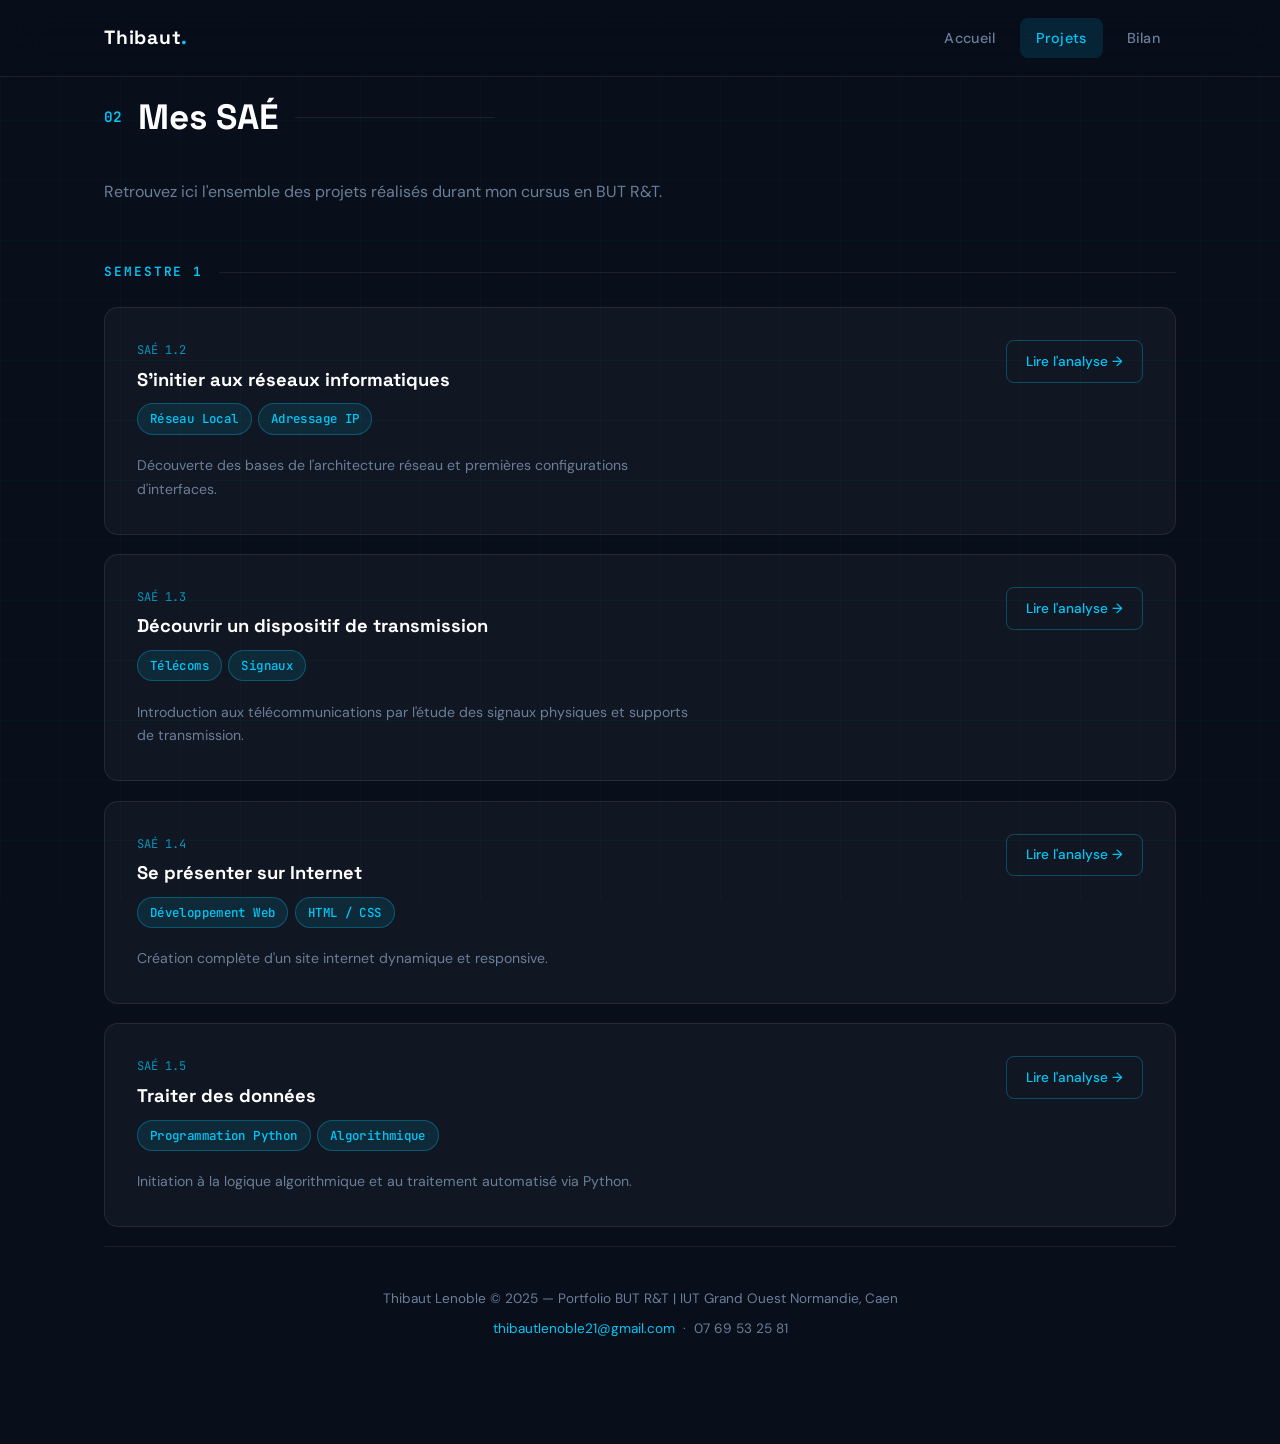
==== projets.html @ d119af11 "supercommit" ====
<!DOCTYPE html>
<html lang="fr">
<head>
    <meta charset="UTF-8">
    <meta name="viewport" content="width=device-width, initial-scale=1.0">
    <title>Projets SAÉ — Thibaut Lenoble</title>
    <link rel="stylesheet" href="styles.css">
    <style>
        .sae-card {
            background: var(--bg-card);
            border: 1px solid var(--border);
            border-radius: var(--radius);
            padding: 2rem;
            margin-bottom: 1.2rem;
            display: flex;
            justify-content: space-between;
            align-items: flex-end;
            gap: 2rem;
            transition: var(--transition);
            position: relative;
            overflow: hidden;
        }

        .sae-card::before {
            content: '';
            position: absolute;
            left: 0; top: 0; bottom: 0;
            width: 3px;
            background: var(--cyan);
            opacity: 0;
            transition: opacity 0.3s;
        }

        .sae-card:hover {
            border-color: rgba(0,200,248,0.2);
            background: rgba(255,255,255,0.06);
            transform: translateX(4px);
        }

        .sae-card:hover::before { opacity: 1; }

        .sae-card-body { flex: 1; }

        .sae-card h3 {
            font-family: 'Space Grotesk', sans-serif;
            font-size: 1.15rem;
            font-weight: 700;
            color: var(--white);
            margin-bottom: 0.8rem;
        }

        .sae-card p {
            font-size: 0.88rem;
            color: var(--text-dim);
            line-height: 1.7;
            max-width: 560px;
        }

        .sae-num {
            font-family: 'JetBrains Mono', monospace;
            font-size: 0.75rem;
            color: var(--cyan);
            margin-bottom: 0.5rem;
            display: block;
            opacity: 0.7;
        }

        @media (max-width: 620px) {
            .sae-card { flex-direction: column; align-items: flex-start; }
        }
    </style>
</head>
<body>

<header>
    <nav>
        <a href="index.html" class="logo">Thibaut<span>.</span></a>
        <div class="nav-links">
            <a href="index.html">Accueil</a>
            <a href="projets.html" class="active">Projets</a>
            <a href="bilan.html">Bilan</a>
        </div>
    </nav>
</header>

<section>
    <h2 class="fade-up"><span class="h2-num">02</span> Mes SAÉ</h2>
    <p class="fade-up delay-1" style="color: var(--text-dim); margin-bottom: 3rem; max-width: 600px;">
        Retrouvez ici l'ensemble des projets réalisés durant mon cursus en BUT R&amp;T.
    </p>

    <div class="semester-title reveal">Semestre 1</div>

    <div class="sae-card reveal delay-1">
        <div class="sae-card-body">
            <span class="sae-num">SAÉ 1.2</span>
            <h3>S'initier aux réseaux informatiques</h3>
            <div class="tags"><span class="tag">Réseau Local</span><span class="tag">Adressage IP</span></div>
            <p>Découverte des bases de l'architecture réseau et premières configurations d'interfaces.</p>
        </div>
        <a href="sae-1-02.html" class="btn-outline">Lire l'analyse →</a>
    </div>

    <div class="sae-card reveal delay-2">
        <div class="sae-card-body">
            <span class="sae-num">SAÉ 1.3</span>
            <h3>Découvrir un dispositif de transmission</h3>
            <div class="tags"><span class="tag">Télécoms</span><span class="tag">Signaux</span></div>
            <p>Introduction aux télécommunications par l'étude des signaux physiques et supports de transmission.</p>
        </div>
        <a href="sae-1-03.html" class="btn-outline">Lire l'analyse →</a>
    </div>

    <div class="sae-card reveal delay-3">
        <div class="sae-card-body">
            <span class="sae-num">SAÉ 1.4</span>
            <h3>Se présenter sur Internet</h3>
            <div class="tags"><span class="tag">Développement Web</span><span class="tag">HTML / CSS</span></div>
            <p>Création complète d'un site internet dynamique et responsive.</p>
        </div>
        <a href="sae-1-04.html" class="btn-outline">Lire l'analyse →</a>
    </div>

    <div class="sae-card reveal delay-4">
        <div class="sae-card-body">
            <span class="sae-num">SAÉ 1.5</span>
            <h3>Traiter des données</h3>
            <div class="tags"><span class="tag">Programmation Python</span><span class="tag">Algorithmique</span></div>
            <p>Initiation à la logique algorithmique et au traitement automatisé via Python.</p>
        </div>
        <a href="sae-1-05.html" class="btn-outline">Lire l'analyse →</a>
    </div>


<footer>
    <p>Thibaut Lenoble © 2025 — Portfolio BUT R&amp;T | IUT Grand Ouest Normandie, Caen</p>
    <p style="margin-top:0.4rem;">
        <a href="mailto:thibautlenoble21@gmail.com">thibautlenoble21@gmail.com</a>
        &nbsp;·&nbsp; 07 69 53 25 81
    </p>
</footer>

<script>
    const observer = new IntersectionObserver((entries) => {
        entries.forEach(e => { if (e.isIntersecting) { e.target.classList.add('visible'); } });
    }, { threshold: 0.1 });
    document.querySelectorAll('.reveal').forEach(el => observer.observe(el));
</script>
</body>
</html>
---- styles.css ----
/* === PORTFOLIO THIBAUT LENOBLE — Design System === */
@import url('https://fonts.googleapis.com/css2?family=Space+Grotesk:wght@400;500;600;700&family=DM+Sans:ital,wght@0,300;0,400;0,500;1,300&family=JetBrains+Mono:wght@400;600&display=swap');

:root {
    --bg:        #080e1a;
    --bg-2:      #0d1527;
    --bg-card:   rgba(255,255,255,0.04);
    --border:    rgba(255,255,255,0.08);
    --cyan:      #00c8f8;
    --cyan-dim:  rgba(0,200,248,0.12);
    --cyan-glow: rgba(0,200,248,0.25);
    --text:      #c8d8e8;
    --text-dim:  #6a7f99;
    --white:     #ffffff;
    --tag-bg:    rgba(0,200,248,0.1);
    --tag-border:rgba(0,200,248,0.3);
    --radius:    14px;
    --radius-sm: 8px;
    --shadow:    0 8px 32px rgba(0,0,0,0.4);
    --shadow-lg: 0 20px 60px rgba(0,0,0,0.6);
    --transition: all 0.3s cubic-bezier(0.4,0,0.2,1);
    font-size: 16px;
}

*, *::before, *::after { margin:0; padding:0; box-sizing:border-box; }

html { scroll-behavior: smooth; }

body {
    font-family: 'DM Sans', sans-serif;
    background-color: var(--bg);
    color: var(--text);
    line-height: 1.7;
    overflow-x: hidden;
}

/* === BACKGROUND GRID === */
body::before {
    content: '';
    position: fixed;
    inset: 0;
    background-image:
        linear-gradient(rgba(0,200,248,0.03) 1px, transparent 1px),
        linear-gradient(90deg, rgba(0,200,248,0.03) 1px, transparent 1px);
    background-size: 60px 60px;
    pointer-events: none;
    z-index: 0;
}

/* === NAVIGATION === */
header {
    background: rgba(8,14,26,0.85);
    backdrop-filter: blur(20px);
    -webkit-backdrop-filter: blur(20px);
    position: fixed;
    width: 100%;
    top: 0;
    z-index: 100;
    border-bottom: 1px solid var(--border);
}

nav {
    display: flex;
    justify-content: space-between;
    align-items: center;
    padding: 1.1rem 5%;
    max-width: 1200px;
    margin: auto;
}

.logo {
    color: var(--white);
    font-family: 'Space Grotesk', sans-serif;
    font-weight: 800;
    font-size: 1.2rem;
    text-decoration: none;
    letter-spacing: 0.04em;
}

.logo span { color: var(--cyan); }

.nav-links { display: flex; gap: 0.5rem; }

.nav-links a {
    color: var(--text-dim);
    text-decoration: none;
    font-size: 0.9rem;
    font-weight: 500;
    padding: 0.5rem 1rem;
    border-radius: var(--radius-sm);
    transition: var(--transition);
    letter-spacing: 0.02em;
}

.nav-links a:hover,
.nav-links a.active {
    color: var(--cyan);
    background: var(--cyan-dim);
}

/* === LAYOUT === */
section {
    position: relative;
    z-index: 1;
    padding: 6rem 5% 4rem;
    max-width: 1200px;
    margin: auto;
}

/* === TYPOGRAPHY === */
h1, h2, h3 { font-family: 'Space Grotesk', sans-serif; line-height: 1.2; }

h2 {
    font-size: 2.2rem;
    font-weight: 800;
    color: var(--white);
    margin-bottom: 2.5rem;
    display: flex;
    align-items: center;
    gap: 1rem;
}

h2::after {
    content: '';
    flex: 1;
    height: 1px;
    background: var(--border);
    max-width: 200px;
}

h2 .h2-num {
    font-family: 'JetBrains Mono', monospace;
    font-size: 0.9rem;
    color: var(--cyan);
    font-weight: 600;
}

/* === SEMESTER DIVIDER === */
.semester-title {
    font-family: 'JetBrains Mono', monospace;
    font-size: 0.8rem;
    font-weight: 600;
    color: var(--cyan);
    letter-spacing: 0.15em;
    text-transform: uppercase;
    margin: 3.5rem 0 1.5rem;
    display: flex;
    align-items: center;
    gap: 1rem;
}

.semester-title::after {
    content: '';
    flex: 1;
    height: 1px;
    background: var(--border);
}

/* === TAGS === */
.tags { display: flex; flex-wrap: wrap; gap: 0.4rem; margin-bottom: 1.2rem; }

.tag {
    background: var(--tag-bg);
    color: var(--cyan);
    border: 1px solid var(--tag-border);
    padding: 0.25rem 0.75rem;
    border-radius: 100px;
    font-size: 0.78rem;
    font-weight: 500;
    font-family: 'JetBrains Mono', monospace;
    letter-spacing: 0.03em;
}

/* === BUTTONS === */
.btn {
    display: inline-flex;
    align-items: center;
    gap: 0.5rem;
    background: var(--cyan);
    color: var(--bg);
    padding: 0.8rem 1.8rem;
    border-radius: var(--radius-sm);
    text-decoration: none;
    font-family: 'Space Grotesk', sans-serif;
    font-weight: 700;
    font-size: 0.9rem;
    letter-spacing: 0.03em;
    transition: var(--transition);
}

.btn:hover {
    background: #33d6ff;
    transform: translateY(-2px);
    box-shadow: 0 8px 24px var(--cyan-glow);
}

.btn-ghost {
    background: transparent;
    color: var(--text);
    border: 1px solid var(--border);
}

.btn-ghost:hover {
    border-color: var(--cyan);
    color: var(--cyan);
    background: var(--cyan-dim);
    box-shadow: none;
}

.btn-outline {
    display: inline-flex;
    align-items: center;
    gap: 0.4rem;
    background: transparent;
    color: var(--cyan);
    border: 1px solid var(--tag-border);
    padding: 0.55rem 1.2rem;
    border-radius: var(--radius-sm);
    text-decoration: none;
    font-size: 0.85rem;
    font-weight: 500;
    transition: var(--transition);
    align-self: flex-start;
}

.btn-outline:hover {
    background: var(--cyan-dim);
    border-color: var(--cyan);
    transform: translateX(4px);
}

/* === CARDS === */
.glass-card {
    background: var(--bg-card);
    border: 1px solid var(--border);
    border-radius: var(--radius);
    padding: 2rem;
    backdrop-filter: blur(10px);
    transition: var(--transition);
    position: relative;
    overflow: hidden;
}

.glass-card::before {
    content: '';
    position: absolute;
    top: 0; left: 0; right: 0;
    height: 1px;
    background: linear-gradient(90deg, transparent, var(--cyan), transparent);
    opacity: 0;
    transition: opacity 0.3s;
}

.glass-card:hover {
    border-color: rgba(0,200,248,0.2);
    background: rgba(255,255,255,0.06);
    transform: translateY(-4px);
    box-shadow: var(--shadow);
}

.glass-card:hover::before { opacity: 1; }

/* === FOOTER === */
footer {
    position: relative;
    z-index: 1;
    border-top: 1px solid var(--border);
    padding: 2.5rem 5%;
    text-align: center;
    color: var(--text-dim);
    font-size: 0.85rem;
}

footer a { color: var(--cyan); text-decoration: none; }

/* === FADE-IN ANIMATION === */
@keyframes fadeUp {
    from { opacity: 0; transform: translateY(24px); }
    to   { opacity: 1; transform: translateY(0); }
}

.fade-up {
    opacity: 0;
    animation: fadeUp 0.7s cubic-bezier(0.4,0,0.2,1) forwards;
}

.delay-1 { animation-delay: 0.1s; }
.delay-2 { animation-delay: 0.2s; }
.delay-3 { animation-delay: 0.35s; }
.delay-4 { animation-delay: 0.5s; }
.delay-5 { animation-delay: 0.65s; }

/* === SCROLL REVEAL === */
.reveal {
    opacity: 0;
    transform: translateY(30px);
    transition: opacity 0.6s ease, transform 0.6s ease;
}
.reveal.visible { opacity: 1; transform: none; }

/* === BACK BUTTON === */
.back-btn {
    display: inline-flex;
    align-items: center;
    gap: 0.5rem;
    color: var(--text-dim);
    text-decoration: none;
    font-size: 0.85rem;
    font-weight: 500;
    transition: var(--transition);
}

.back-btn:hover { color: var(--cyan); gap: 0.8rem; }

/* === DIFFICULTY VS SOLUTIONS TABLE === */
.diff-table-wrap {
    margin-top: 1.5rem;
    border-radius: var(--radius-sm);
    overflow: hidden;
    border: 1px solid var(--border);
}

.diff-table {
    width: 100%;
    border-collapse: collapse;
    font-size: 0.88rem;
}

.diff-table thead tr {
    background: rgba(0,200,248,0.1);
    border-bottom: 1px solid rgba(0,200,248,0.25);
}

.diff-table thead th {
    padding: 0.9rem 1.2rem;
    text-align: left;
    font-family: 'JetBrains Mono', monospace;
    font-size: 0.75rem;
    font-weight: 600;
    letter-spacing: 0.1em;
    text-transform: uppercase;
    color: var(--cyan);
}

.diff-table thead th:first-child {
    border-right: 1px solid var(--border);
}

.diff-table thead th .th-icon {
    margin-right: 0.4rem;
}

.diff-table tbody tr {
    border-bottom: 1px solid var(--border);
    transition: background 0.2s;
}

.diff-table tbody tr:last-child { border-bottom: none; }

.diff-table tbody tr:hover { background: rgba(255,255,255,0.025); }

.diff-table td {
    padding: 1rem 1.2rem;
    vertical-align: top;
    color: var(--text);
    line-height: 1.75;
    width: 50%;
}

.diff-table td:first-child {
    border-right: 1px solid var(--border);
    color: #e0a070;
}

.diff-table td:last-child { color: #70c8a0; }

.diff-table td .row-num {
    font-family: 'JetBrains Mono', monospace;
    font-size: 0.7rem;
    color: var(--text-dim);
    display: block;
    margin-bottom: 0.3rem;
}

.diff-table td code {
    font-family: 'JetBrains Mono', monospace;
    font-size: 0.82em;
    color: var(--cyan);
    background: var(--cyan-dim);
    padding: 0.1em 0.4em;
    border-radius: 4px;
}

/* === RESPONSIVE === */
@media (max-width: 768px) {
    nav { padding: 1rem 4%; }
    .nav-links a { padding: 0.4rem 0.7rem; font-size: 0.82rem; }
    section { padding: 5rem 4% 3rem; }
    h2 { font-size: 1.8rem; }

    .diff-table thead { display: none; }
    .diff-table, .diff-table tbody, .diff-table tr, .diff-table td { display: block; width: 100%; }
    .diff-table td { border-right: none !important; border-bottom: 1px solid var(--border); }
    .diff-table td:first-child::before {
        content: '⚠ Difficulté';
        display: block;
        font-family: 'JetBrains Mono', monospace;
        font-size: 0.7rem;
        letter-spacing: 0.08em;
        color: #e0a070;
        margin-bottom: 0.4rem;
    }
    .diff-table td:last-child::before {
        content: '✓ Solution';
        display: block;
        font-family: 'JetBrains Mono', monospace;
        font-size: 0.7rem;
        letter-spacing: 0.08em;
        color: #70c8a0;
        margin-bottom: 0.4rem;
    }
}
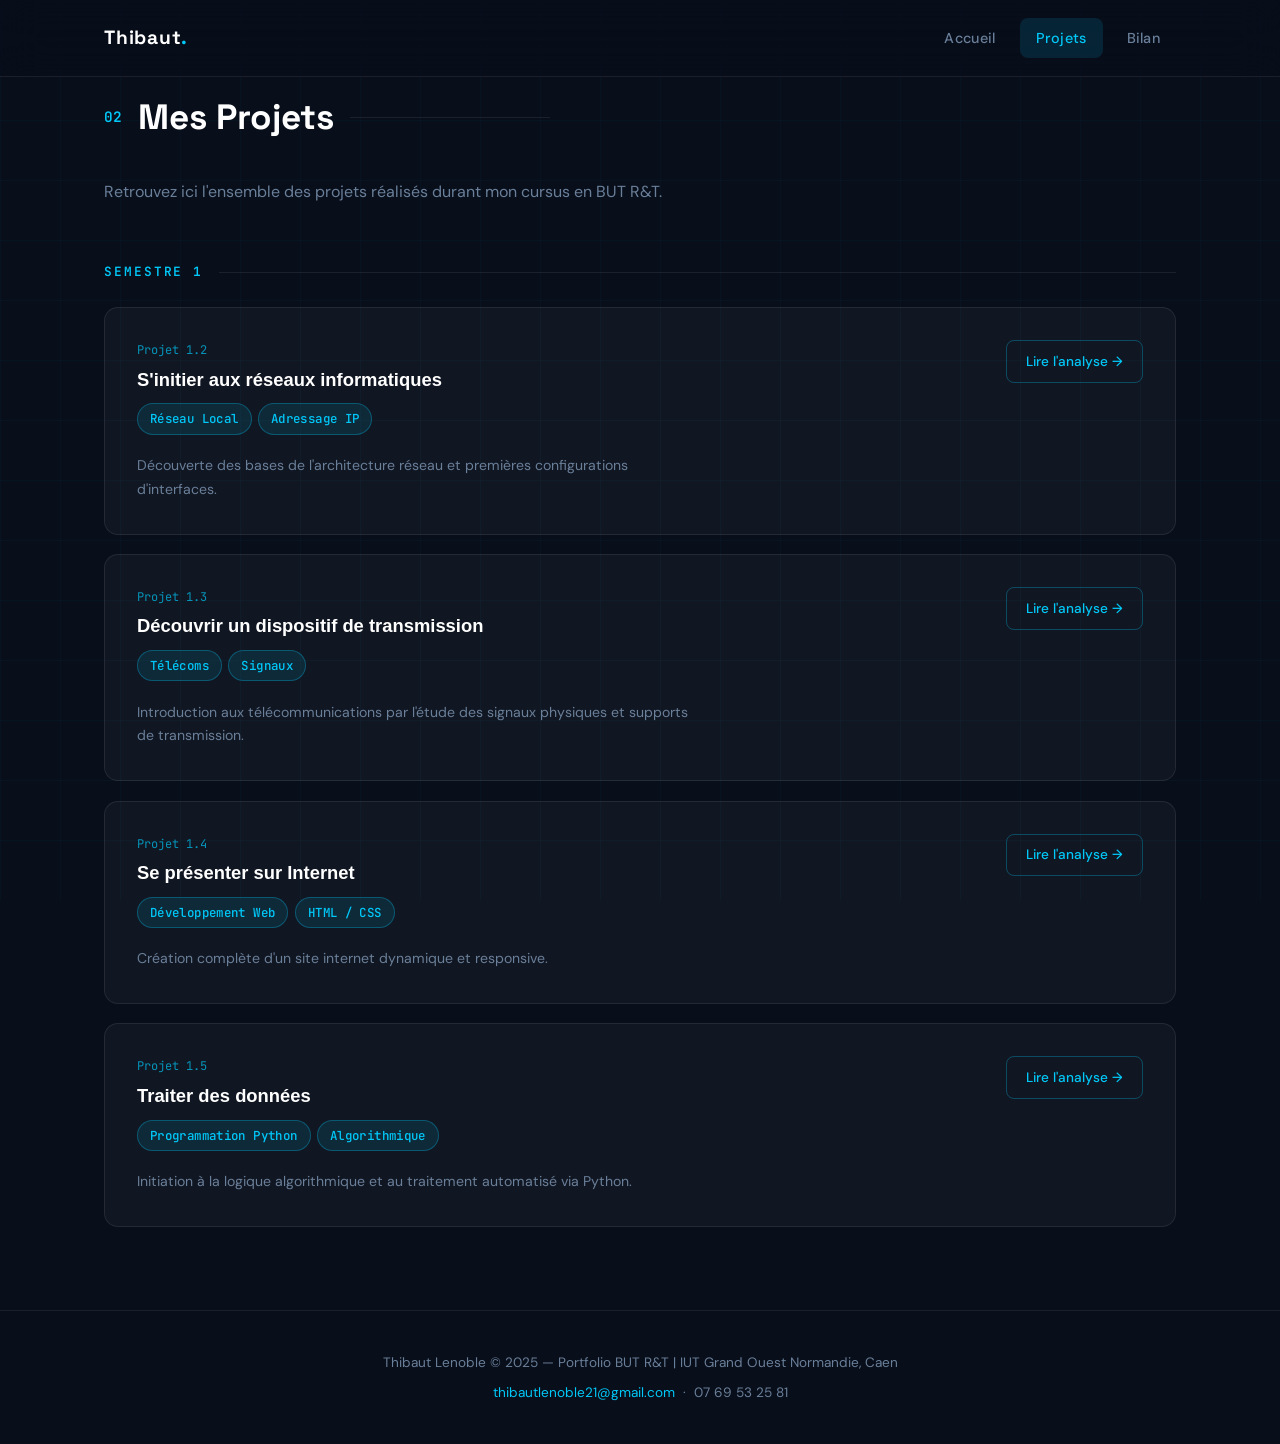
==== commit 95b3db9b: "bilan + sae 15" ====
--- a/projets.html
+++ b/projets.html
@@ -3,7 +3,7 @@
 <head>
     <meta charset="UTF-8">
     <meta name="viewport" content="width=device-width, initial-scale=1.0">
-    <title>Projets SAÉ — Thibaut Lenoble</title>
+    <title>Projets — Thibaut Lenoble</title>
     <link rel="stylesheet" href="styles.css">
     <style>
         .sae-card {
@@ -42,7 +42,7 @@
         .sae-card-body { flex: 1; }
 
         .sae-card h3 {
-            font-family: 'Space Grotesk', sans-serif;
+            font-family: 'Syne', sans-serif;
             font-size: 1.15rem;
             font-weight: 700;
             color: var(--white);
@@ -84,7 +84,7 @@
 </header>
 
 <section>
-    <h2 class="fade-up"><span class="h2-num">02</span> Mes SAÉ</h2>
+    <h2 class="fade-up"><span class="h2-num">02</span> Mes Projets</h2>
     <p class="fade-up delay-1" style="color: var(--text-dim); margin-bottom: 3rem; max-width: 600px;">
         Retrouvez ici l'ensemble des projets réalisés durant mon cursus en BUT R&amp;T.
     </p>
@@ -93,7 +93,7 @@
 
     <div class="sae-card reveal delay-1">
         <div class="sae-card-body">
-            <span class="sae-num">SAÉ 1.2</span>
+            <span class="sae-num">Projet 1.2</span>
             <h3>S'initier aux réseaux informatiques</h3>
             <div class="tags"><span class="tag">Réseau Local</span><span class="tag">Adressage IP</span></div>
             <p>Découverte des bases de l'architecture réseau et premières configurations d'interfaces.</p>
@@ -103,7 +103,7 @@
 
     <div class="sae-card reveal delay-2">
         <div class="sae-card-body">
-            <span class="sae-num">SAÉ 1.3</span>
+            <span class="sae-num">Projet 1.3</span>
             <h3>Découvrir un dispositif de transmission</h3>
             <div class="tags"><span class="tag">Télécoms</span><span class="tag">Signaux</span></div>
             <p>Introduction aux télécommunications par l'étude des signaux physiques et supports de transmission.</p>
@@ -113,7 +113,7 @@
 
     <div class="sae-card reveal delay-3">
         <div class="sae-card-body">
-            <span class="sae-num">SAÉ 1.4</span>
+            <span class="sae-num">Projet 1.4</span>
             <h3>Se présenter sur Internet</h3>
             <div class="tags"><span class="tag">Développement Web</span><span class="tag">HTML / CSS</span></div>
             <p>Création complète d'un site internet dynamique et responsive.</p>
@@ -123,7 +123,7 @@
 
     <div class="sae-card reveal delay-4">
         <div class="sae-card-body">
-            <span class="sae-num">SAÉ 1.5</span>
+            <span class="sae-num">Projet 1.5</span>
             <h3>Traiter des données</h3>
             <div class="tags"><span class="tag">Programmation Python</span><span class="tag">Algorithmique</span></div>
             <p>Initiation à la logique algorithmique et au traitement automatisé via Python.</p>
@@ -131,6 +131,7 @@
         <a href="sae-1-05.html" class="btn-outline">Lire l'analyse →</a>
     </div>
 
+</section>
 
 <footer>
     <p>Thibaut Lenoble © 2025 — Portfolio BUT R&amp;T | IUT Grand Ouest Normandie, Caen</p>
